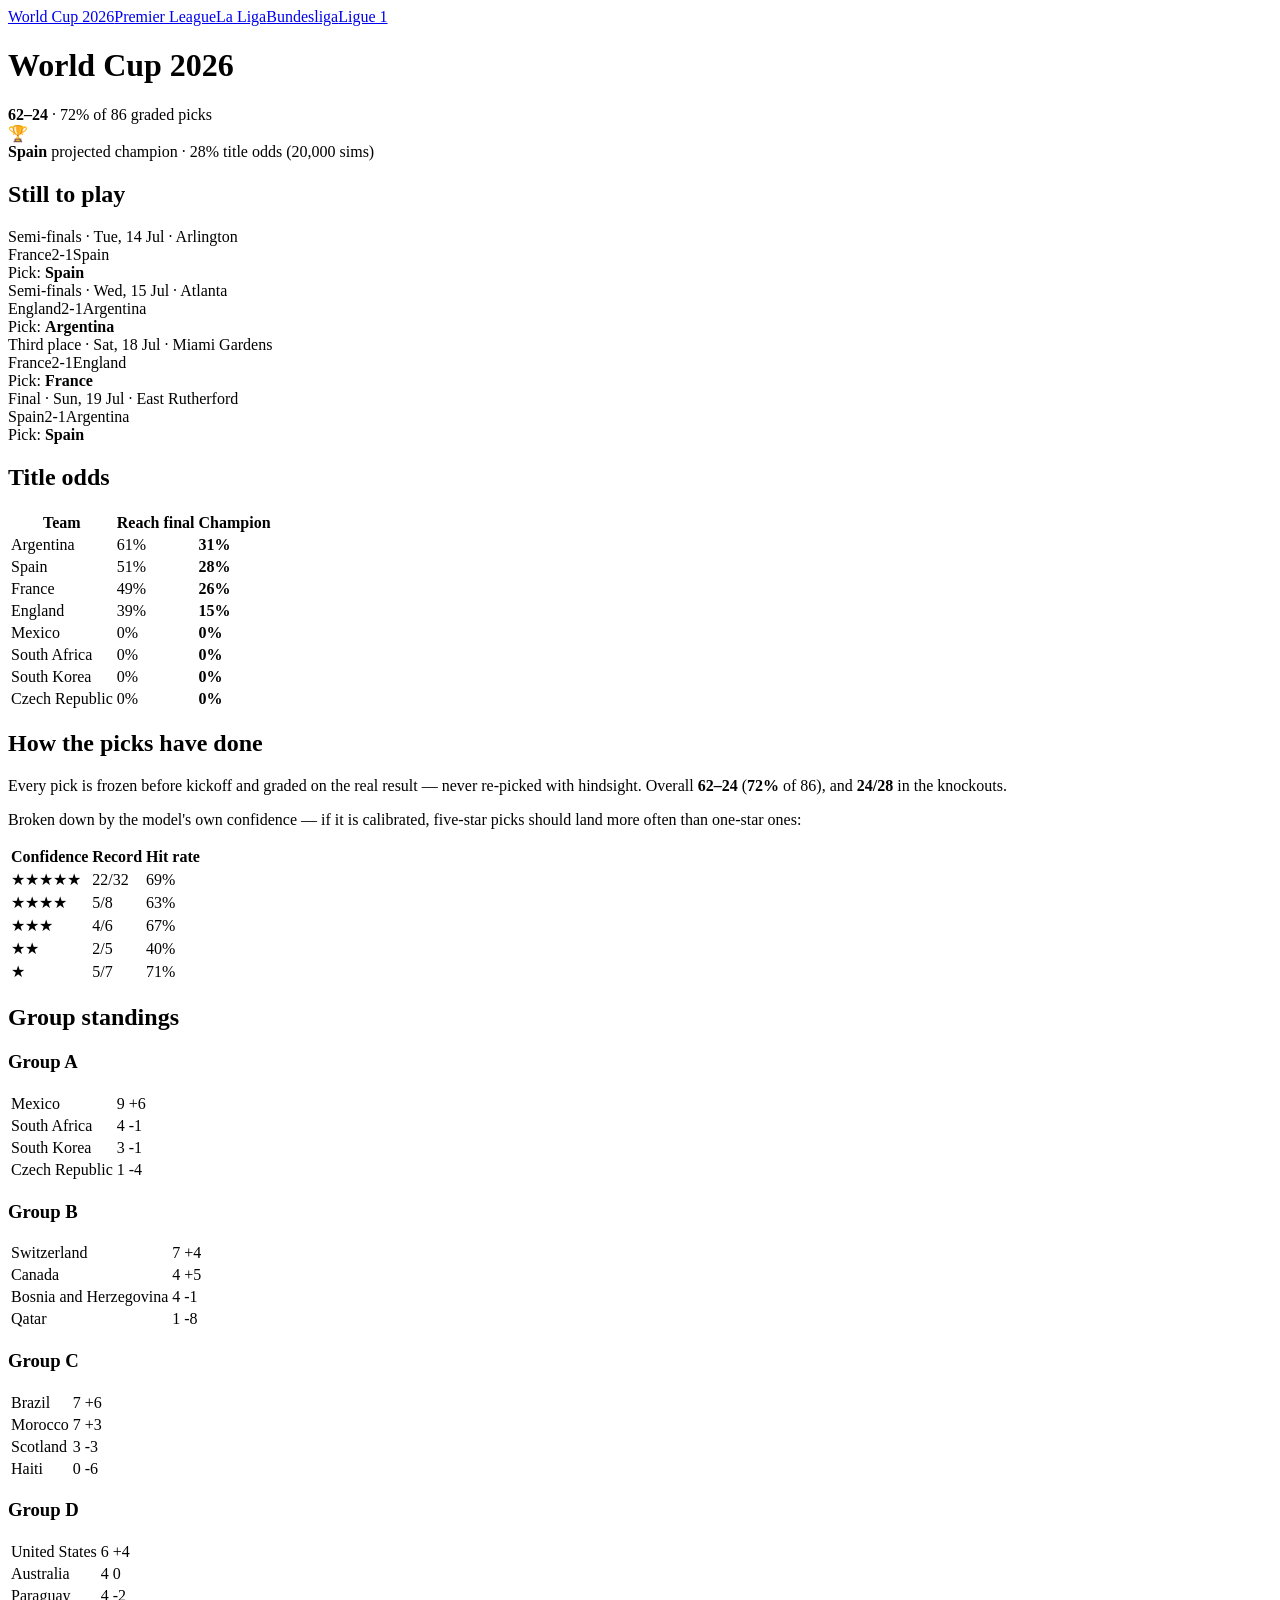
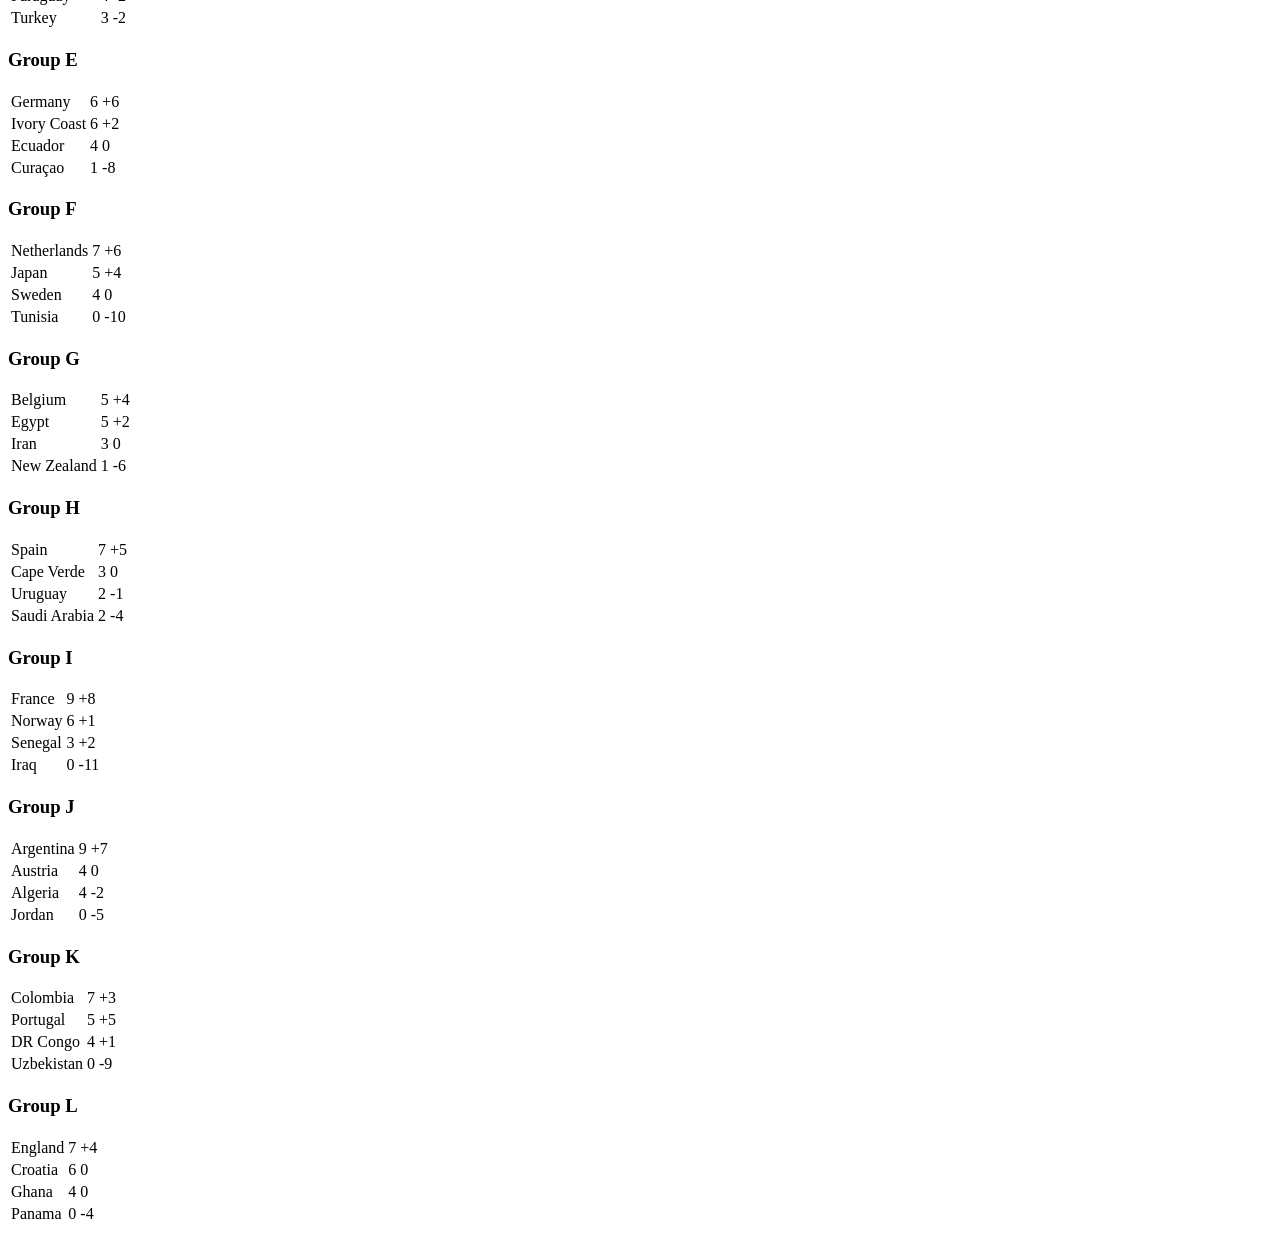
==== app.html @ 51dd6215 "fix(leagues): resolve findings from a 5-agent code audit Correctness: - sim.py: La Liga head-to-head" ====
<!DOCTYPE html>
<html lang="en">
<head>
<meta charset="UTF-8">
<meta name="viewport" content="width=device-width, initial-scale=1.0, viewport-fit=cover">
<title>Football Predictor</title>
<meta name="theme-color" content="#05060d">
<link rel="icon" href="data:image/svg+xml,<svg xmlns='http://www.w3.org/2000/svg' viewBox='0 0 100 100'><text y='80' font-size='80'>⚽</text></svg>">
<link rel="preconnect" href="https://fonts.googleapis.com">
<link rel="preconnect" href="https://fonts.gstatic.com" crossorigin>
<link href="https://fonts.googleapis.com/css2?family=Sora:wght@400;600;700;800&family=Figtree:wght@400;500;600;700&display=swap" rel="stylesheet">
<link href="https://api.fontshare.com/v2/css?f[]=clash-display@600,700&display=swap" rel="stylesheet">
<link rel="stylesheet" href="app.css">
</head>
<body>
<div class="sky"></div>
<div class="wrap">
  <nav class="switcher" id="switcher"></nav>
  <main id="app"><p class="sub">Loading…</p></main>
</div>

<script>
// Each competition is described here; the switcher and router are generic.
const COMPETITIONS = [
  {key: "wc",         label: "World Cup 2026",  data: "data/predictions.json",        kind: "cup"},
  {key: "pl",         label: "Premier League",  data: "data/leagues/pl.json",         clubs: "data/leagues/clubs.json",            kind: "league"},
  {key: "laliga",     label: "La Liga",         data: "data/leagues/laliga.json",     clubs: "data/leagues/clubs_laliga.json",     kind: "league"},
  {key: "bundesliga", label: "Bundesliga",      data: "data/leagues/bundesliga.json", clubs: "data/leagues/clubs_bundesliga.json", kind: "league"},
  {key: "ligue1",     label: "Ligue 1",         data: "data/leagues/ligue1.json",     clubs: "data/leagues/clubs_ligue1.json",     kind: "league"},
];

const pct = (n, d = 0) => `${Number(n).toFixed(d)}%`;
const num = (n, d = 1) => Number(n).toFixed(d);
// Escape any string interpolated into innerHTML. The data is trusted, but a club
// or player name containing & < > ' " would otherwise corrupt the markup.
const esc = s => String(s == null ? '' : s).replace(/[&<>"']/g,
  c => ({ '&': '&amp;', '<': '&lt;', '>': '&gt;', '"': '&quot;', "'": '&#39;' }[c]));
function el(tag, cls, html) {
  const e = document.createElement(tag);
  if (cls) e.className = cls;
  if (html !== undefined) e.innerHTML = html;
  return e;
}
function recordChip(rec) {
  const chip = el('div', 'record-chip');
  chip.innerHTML = (rec && rec.total)
    ? `<b>${rec.correct}–${rec.wrong}</b> · ${pct(100 * rec.correct / rec.total)} of ${rec.total} graded picks`
    : 'No graded picks yet — the season starts in August';
  return chip;
}

// ---------------- shared: league (and any round-robin) view ----------------
function propList(props) {
  return props.map(p => `
    <li class="${p.penalty_taker ? 'pen' : ''}">
      <span class="who">${esc(p.player)}</span>
      <span class="pct">${num(p.anytime_pct)}%</span>
      <span class="shots">${num(p.exp_shots)} shots · ${Math.round(p.p_shots_2plus)}% 2+ · ${Math.round(p.p_sot_1plus)}% on target</span>
    </li>`).join('');
}

function renderLeague(app, data, clubs, label) {
  const colour = t => (clubs[t] || {}).primary || '#8891a8';
  app.append(el('h1', 'dsp', `${label} <span>2026-27</span>`));
  app.append(recordChip(data.record));

  if (data.matches && data.matches.length) {
    app.append(el('h2', 'dsp', `Matchweek ${data.matches[0].matchweek}`));
    const grid = el('section', 'fixtures');
    for (const m of data.matches) {
      const card = el('article', 'card glass');
      card.style.setProperty('--home', colour(m.home));
      card.style.setProperty('--away', colour(m.away));
      const p = m.prediction;
      const homeProps = m.props.filter(x => x.team === m.home);
      const awayProps = m.props.filter(x => x.team === m.away);
      const when = new Date(m.date).toLocaleDateString('en-GB',
        { weekday: 'short', day: 'numeric', month: 'short' });
      const mkt = m.market ? `<div class="probs" style="margin-top:6px">
          <span>market <b>${pct(100 * m.market.p_home)}</b></span>
          <span><b>${pct(100 * m.market.p_draw)}</b></span>
          <span><b>${pct(100 * m.market.p_away)}</b></span>
        </div>
        <div class="mw" style="margin-top:4px">Model edge on the pick: <b>${m.market.edge >= 0 ? '+' : ''}${pct(100 * m.market.edge, 1)}</b></div>` : '';
      const side = (team, props) => props.length
        ? `<div class="side-label">${team} — likely scorers</div><ul class="props">${propList(props)}</ul>`
        : `<div class="side-label">${team} — likely scorers</div><p class="missing">No player data: newly promoted, so they have no top-flight record yet.</p>`;
      card.innerHTML = `
        <div class="mw">${when} · ${esc(m.venue || '')}</div>
        <header><span class="team">${esc(m.home)}</span><span class="score">${esc(p.score)}</span><span class="team away">${esc(m.away)}</span></header>
        <div class="pick">Pick: <strong>${esc(p.pick)}</strong> <span class="conf">${'★'.repeat(p.confidence)}</span></div>
        <div class="probs"><span><b>${pct(100 * p.p_home)}</b></span><span>draw <b>${pct(100 * p.p_draw)}</b></span><span><b>${pct(100 * p.p_away)}</b></span></div>
        ${mkt}
        ${side(m.home, homeProps)}
        ${side(m.away, awayProps)}`;
      grid.append(card);
    }
    app.append(grid);
  }

  app.append(el('h2', 'dsp', 'Projected final table'));
  if ((data.data_warnings || []).length) {
    app.append(el('div', 'warn', `<b>Heads up —</b> ${data.data_warnings.join(' ')}`));
  }
  const wrap = el('div', 'table-wrap glass');
  const rows = data.table.map((t, i) => {
    const rel = i >= data.table.length - 3 ? 'rel' : '', ucl = i < 4 ? 'ucl' : '';
    return `<tr class="${rel} ${ucl}">
      <td class="num">${i + 1}</td>
      <td><span class="dot" style="background:${colour(t.team)}"></span>${esc(t.team)}</td>
      <td class="num">${num(t.proj_points)}</td>
      <td class="barcell"><span class="bar" style="--pct:${Math.min(t.title_pct, 100)}%"></span><span>${num(t.title_pct)}%</span></td>
      <td class="num">${num(t.top4_pct)}%</td>
      <td class="num">${num(t.relegation_pct)}%</td>
    </tr>`;
  }).join('');
  wrap.innerHTML = `<table class="league-table">
    <thead><tr><th>#</th><th>Team</th><th>Proj pts</th><th>Title</th><th>Top 4</th><th>Relegation</th></tr></thead>
    <tbody>${rows}</tbody></table>`;
  app.append(wrap);

  renderSeason(app, data);
  renderPerformance(app, data);
}

// Whole-season fixtures & results, grouped by matchweek. Collapsed to the current
// matchweek by default — 380 rows open is unusable; you expand what you want.
function renderSeason(app, data) {
  const season = data.season || [];
  if (!season.length) return;
  app.append(el('h2', 'dsp', 'Fixtures & results'));

  const weeks = [...new Set(season.map(m => m.matchweek))].sort((a, b) => a - b);
  // default open: the earliest week that still has an unplayed match
  const current = (season.find(m => !m.result) || season[season.length - 1]).matchweek;

  const wrap = el('div', 'season glass');
  wrap.innerHTML = weeks.map(w => {
    const rows = season.filter(m => m.matchweek === w).map(m => {
      const when = new Date(m.date).toLocaleDateString('en-GB', { day: 'numeric', month: 'short' });
      let score = '<span class="tbd">—</span>', mark = '';
      if (m.result) {
        score = `<b>${m.result.home_goals}–${m.result.away_goals}</b>`;
        if (m.void) mark = `<span class="tick void" title="pick locked late — excluded from the record">✓✗*</span>`;
        else if (m.graded === 'correct') mark = '<span class="tick correct">✓</span>';
        else if (m.graded === 'wrong') mark = '<span class="tick wrong">✗</span>';
      }
      return `<tr>
        <td class="fx-d">${when}</td>
        <td class="fx-t">${esc(m.home)}</td>
        <td class="fx-s">${score}</td>
        <td class="fx-t away">${esc(m.away)}</td>
        <td class="fx-p">${m.pick ? `<span class="pk">${esc(m.pick)}</span>` : ''}${mark}</td>
      </tr>`;
    }).join('');
    return `<details ${w === current ? 'open' : ''}>
      <summary>Matchweek ${w}</summary>
      <table class="fx-table"><tbody>${rows}</tbody></table>
    </details>`;
  }).join('');
  app.append(wrap);
}

// shared performance panel (league backtest vs market + props gate)
function renderPerformance(app, data) {
  const b = data.backtest || {}, pb = data.props_backtest || {};
  if (!b.rps) return;
  app.append(el('h2', 'dsp', 'Does this model actually work?'));
  const perf = el('section', 'performance glass');
  perf.innerHTML = `
    <p>Walk-forward tested on <b>${b.n}</b> past matches, always training only on games
    played before the one predicted. It called <b>${pct(100 * b.accuracy, 1)}</b> correctly,
    ranked-probability score <b>${num(b.rps, 4)}</b> (lower is better).</p>
    <p>The betting market's closing odds, stripped of margin, score
    <b>${pct(100 * b.market_accuracy, 1)}</b> and <b>${num(b.market_rps, 4)}</b> — still
    slightly better than us, which is the honest expected result.</p>
    <div class="metrics">
      <div class="metric"><b>${pct(100 * b.accuracy, 1)}</b>model accuracy</div>
      <div class="metric"><b>${num(b.rps, 4)}</b>model RPS</div>
      <div class="metric"><b>${num(b.market_rps, 4)}</b>market RPS</div>
      ${pb.goals_lift ? `<div class="metric"><b>+${num(pb.goals_lift)}%</b>scorer picks vs baseline</div>` : ''}
      ${pb.shots_lift ? `<div class="metric"><b>+${num(pb.shots_lift)}%</b>shot picks vs baseline</div>` : ''}
    </div>`;
  app.append(perf);
}

// World Cup has no market-odds backtest (no odds data), so its "performance" is
// the honest live pick record, broken down by the model's OWN stated confidence —
// a calibration check: higher-confidence picks should hit more often.
function renderWCPerformance(app, rec) {
  if (!rec || !rec.total) return;
  app.append(el('h2', 'dsp', 'How the picks have done'));
  const perf = el('section', 'performance glass');
  const bands = Object.keys(rec.by_confidence || {}).sort((a, b) => b - a);
  const rows = bands.map(c => {
    const b = rec.by_confidence[c];
    const rate = b.total ? 100 * b.correct / b.total : 0;
    return `<tr><td>${'★'.repeat(+c)}</td><td class="num">${b.correct}/${b.total}</td>
      <td class="barcell"><span class="bar" style="--pct:${rate}%"></span><span>${pct(rate)}</span></td></tr>`;
  }).join('');
  const ko = rec.knockout || {};
  perf.innerHTML = `
    <p>Every pick is frozen before kickoff and graded on the real result — never
    re-picked with hindsight. Overall <b>${rec.correct}–${rec.wrong}</b>
    (<b>${pct(100 * rec.correct / rec.total)}</b> of ${rec.total})${ko.total
      ? `, and <b>${ko.correct}/${ko.total}</b> in the knockouts` : ''}.</p>
    <p>Broken down by the model's own confidence — if it is calibrated, five-star
    picks should land more often than one-star ones:</p>
    <div class="odds-wrap"><table class="odds-table" style="margin-top:6px">
      <thead><tr><th>Confidence</th><th>Record</th><th>Hit rate</th></tr></thead>
      <tbody>${rows}</tbody></table></div>`;
  app.append(perf);
}

// ---------------- adapter: World Cup (cup) view ----------------
function renderWC(app, data) {
  app.append(el('h1', 'dsp', 'World Cup <span>2026</span>'));
  app.append(recordChip(data.record));

  const ko = data.knockout || {};
  if (ko.projected_champion) {
    const champOdds = (ko.odds || []).find(o => o.team === ko.projected_champion);
    const champ = el('div', 'champ glass');
    champ.innerHTML = `<span class="crown">🏆</span><div>
      <b>${ko.projected_champion}</b> <span class="cs">projected champion${champOdds ? ` · ${pct(100 * champOdds.champion)} title odds (${(ko.sims || 0).toLocaleString()} sims)` : ''}</span>
    </div>`;
    app.append(champ);
  }

  // remaining / recent knockout matches with the model's pick, graded
  const bracket = (ko.bracket || []).slice().sort((a, b) => new Date(a.date) - new Date(b.date));
  const upcoming = bracket.filter(m => m.status !== 'final');
  const recent = bracket.filter(m => m.status === 'final').slice(-6);
  const show = (upcoming.length ? upcoming : recent);
  if (show.length) {
    app.append(el('h2', 'dsp', upcoming.length ? 'Still to play' : 'Latest knockout results'));
    const grid = el('section', 'fixtures');
    for (const m of show) {
      const card = el('article', 'card glass');
      const when = new Date(m.date).toLocaleDateString('en-GB', { weekday: 'short', day: 'numeric', month: 'short' });
      let res = '';
      if (m.status === 'final' && m.result) {
        const correct = m.result.winner === m.pick;
        res = `<div class="res ${correct ? 'correct' : 'wrong'}"><span class="tick">${correct ? '✓' : '✗'}</span>
          ${esc(m.result.home)} ${m.result.home_goals}–${m.result.away_goals} ${esc(m.result.away)} · through: <b>${esc(m.result.winner)}</b></div>`;
      }
      card.innerHTML = `
        <div class="ko-when">${esc(m.round)} · ${when} · ${esc(m.city || '')}</div>
        <header><span class="team">${esc(m.home)}</span><span class="score">${esc(m.score || '')}</span><span class="team away">${esc(m.away)}</span></header>
        <div class="pick">Pick: <strong>${esc(m.pick)}</strong></div>
        ${res}`;
      grid.append(card);
    }
    app.append(grid);
  }

  // title odds table (top 8 by champion probability)
  if ((ko.odds || []).length) {
    app.append(el('h2', 'dsp', 'Title odds'));
    const top = ko.odds.slice().sort((a, b) => b.champion - a.champion).slice(0, 8);
    const wrap = el('div', 'odds-wrap glass');
    wrap.innerHTML = `<table class="odds-table">
      <thead><tr><th>Team</th><th>Reach final</th><th>Champion</th></tr></thead>
      <tbody>${top.map(o => `<tr><td>${esc(o.team)}</td><td>${pct(100 * o.final)}</td><td><b>${pct(100 * o.champion)}</b></td></tr>`).join('')}</tbody></table>`;
    app.append(wrap);
  }

  renderWCPerformance(app, data.record);

  // group standings
  if (data.standings && Object.keys(data.standings).length) {
    app.append(el('h2', 'dsp', 'Group standings'));
    const groups = el('section', 'groups');
    for (const [g, teams] of Object.entries(data.standings)) {
      const box = el('div', 'group glass');
      const rows = teams.map((t, i) => `<tr class="${i < 2 ? 'adv' : ''}">
        <td>${esc(t.team)}</td><td class="n">${num(t.exp_pts, 0)}</td><td class="n">${t.gd > 0 ? '+' : ''}${t.gd}</td></tr>`).join('');
      box.innerHTML = `<h3>Group ${esc(g)}</h3><table><tbody>${rows}</tbody></table>`;
      groups.append(box);
    }
    app.append(groups);
  }
}

// ---------------- router ----------------
function activeKey() {
  const k = location.hash.replace('#', '');
  return COMPETITIONS.some(c => c.key === k) ? k : COMPETITIONS[0].key;
}

function renderSwitcher() {
  const nav = document.getElementById('switcher');
  nav.innerHTML = '';
  const active = activeKey();
  for (const c of COMPETITIONS) {
    const a = el('a', c.key === active ? 'active' : '', c.label);
    a.href = `#${c.key}`;
    nav.append(a);
  }
}

async function route() {
  renderSwitcher();
  const comp = COMPETITIONS.find(c => c.key === activeKey());
  const app = document.getElementById('app');
  app.innerHTML = '<p class="sub">Loading…</p>';
  let data, clubs;
  try {
    data = await fetch(comp.data).then(r => r.json());
    clubs = comp.clubs ? await fetch(comp.clubs).then(r => r.json()) : {};
  } catch (err) {
    if (activeKey() === comp.key) app.innerHTML = `<p class="sub">Could not load ${comp.label}.</p>`;
    return;
  }
  // The user may have switched competitions while this fetch was in flight; if so,
  // a newer route() already owns the page — don't clobber it with stale content.
  if (activeKey() !== comp.key) return;
  app.innerHTML = '';
  // Render errors are NOT caught here: a code bug should surface in the console,
  // not be silently disguised as a "Could not load" network message.
  if (comp.kind === 'cup') renderWC(app, data);
  else renderLeague(app, data, clubs, comp.label);
}

window.addEventListener('hashchange', route);
route();
</script>
</body>
</html>
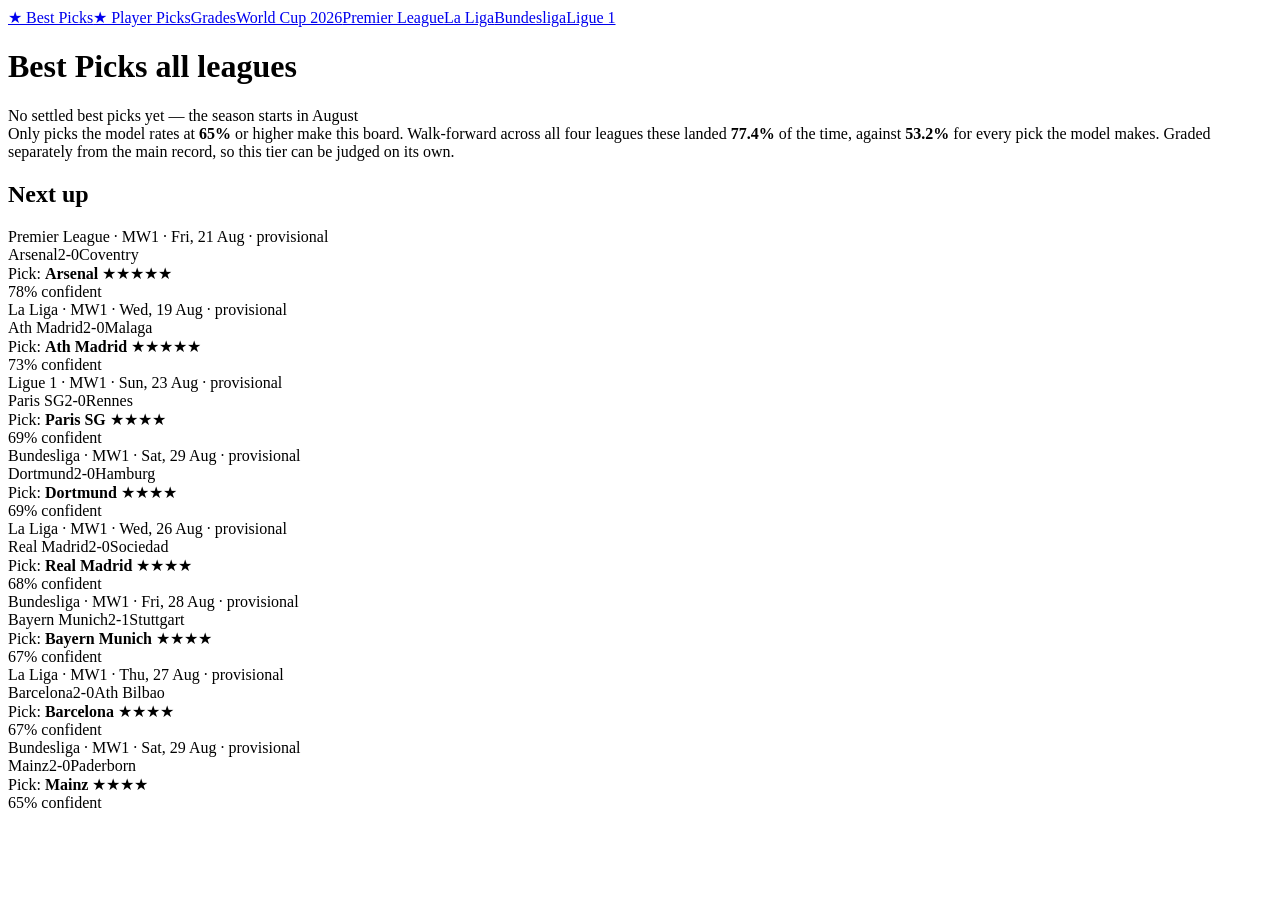
==== commit 93937a01: "leagues: cross-league player picks board + grades tab Player picks (anytime scorer, 2+ shot attempts" ====
--- a/app.html
+++ b/app.html
@@ -22,6 +22,9 @@
 <script>
 // Each competition is described here; the switcher and router are generic.
 const COMPETITIONS = [
+  {key: "best",       label: "★ Best Picks",    data: "data/leagues/best.json",       kind: "best"},
+  {key: "players",    label: "★ Player Picks",  data: "data/leagues/player_picks.json", kind: "players"},
+  {key: "grades",     label: "Grades",          data: "data/leagues/best.json",       kind: "grades"},
   {key: "wc",         label: "World Cup 2026",  data: "data/predictions.json",        kind: "cup"},
   {key: "pl",         label: "Premier League",  data: "data/leagues/pl.json",         clubs: "data/leagues/clubs.json",            kind: "league"},
   {key: "laliga",     label: "La Liga",         data: "data/leagues/laliga.json",     clubs: "data/leagues/clubs_laliga.json",     kind: "league"},
@@ -55,7 +58,7 @@
     <li class="${p.penalty_taker ? 'pen' : ''}">
       <span class="who">${esc(p.player)}</span>
       <span class="pct">${num(p.anytime_pct)}%</span>
-      <span class="shots">${num(p.exp_shots)} shots · ${Math.round(p.p_shots_2plus)}% 2+ · ${Math.round(p.p_sot_1plus)}% on target</span>
+      <span class="shots">${num(p.exp_shots)} shot attempts · ${Math.round(p.p_shots_2plus)}% 2+ · ${Math.round(p.p_sot_1plus)}% on target</span>
     </li>`).join('');
 }
 
@@ -90,6 +93,12 @@
         <header><span class="team">${esc(m.home)}</span><span class="score">${esc(p.score)}</span><span class="team away">${esc(m.away)}</span></header>
         <div class="pick">Pick: <strong>${esc(p.pick)}</strong> <span class="conf">${'★'.repeat(p.confidence)}</span></div>
         <div class="probs"><span><b>${pct(100 * p.p_home)}</b></span><span>draw <b>${pct(100 * p.p_draw)}</b></span><span><b>${pct(100 * p.p_away)}</b></span></div>
+        ${(p.top_scores || []).length ? `<div class="scores">
+          <span class="sc-label">Scoreline</span>
+          ${p.top_scores.map((s, i) => `<span class="sc ${s.score === p.score ? 'call' : ''}"
+             title="${s.agrees_with_pick ? 'agrees with the pick' : 'implies a different result'}">
+             ${esc(s.score)} <b>${num(s.pct)}%</b></span>`).join('')}
+        </div>` : ''}
         ${mkt}
         ${side(m.home, homeProps)}
         ${side(m.away, awayProps)}`;
@@ -179,7 +188,7 @@
       <div class="metric"><b>${num(b.rps, 4)}</b>model RPS</div>
       <div class="metric"><b>${num(b.market_rps, 4)}</b>market RPS</div>
       ${pb.goals_lift ? `<div class="metric"><b>+${num(pb.goals_lift)}%</b>scorer picks vs baseline</div>` : ''}
-      ${pb.shots_lift ? `<div class="metric"><b>+${num(pb.shots_lift)}%</b>shot picks vs baseline</div>` : ''}
+      ${pb.shots_lift ? `<div class="metric"><b>+${num(pb.shots_lift)}%</b>shot-attempt picks vs baseline</div>` : ''}
     </div>`;
   app.append(perf);
 }
@@ -212,6 +221,187 @@
   app.append(perf);
 }
 
+// ---------------- Best Picks: the high-confidence board ----------------
+function renderBest(app, data) {
+  app.append(el('h1', 'dsp', 'Best Picks <span>all leagues</span>'));
+
+  const rec = data.record || {};
+  const chip = el('div', 'record-chip');
+  chip.innerHTML = rec.total
+    ? `<b>${rec.correct}–${rec.wrong}</b> · ${pct(100 * rec.correct / rec.total)} on ${rec.total} settled best picks`
+    : 'No settled best picks yet — the season starts in August';
+  app.append(chip);
+
+  // State plainly what this tier is worth, from the backtest, so the badge is not
+  // mistaken for certainty.
+  app.append(el('div', 'best-note',
+    `Only picks the model rates at <b>${pct(100 * (data.min_probability || 0))}</b> or higher make this board. ` +
+    `Walk-forward across all four leagues these landed <b>${num(data.backtested_hit_rate_pct)}%</b> of the time, ` +
+    `against <b>${num(data.backtested_all_picks_pct)}%</b> for every pick the model makes. ` +
+    `Graded separately from the main record, so this tier can be judged on its own.`));
+
+  const up = data.upcoming || [];
+  app.append(el('h2', 'dsp', up.length ? 'Next up' : 'Nothing above the bar right now'));
+  if (up.length) {
+    const grid = el('section', 'fixtures');
+    for (const m of up) {
+      const card = el('article', 'card glass best');
+      const when = new Date(m.date).toLocaleDateString('en-GB',
+        { weekday: 'short', day: 'numeric', month: 'short' });
+      card.innerHTML = `
+        <div class="mw">${esc(m.league)} · MW${m.matchweek} · ${when}${m.provisional ? ' · provisional' : ''}</div>
+        <header><span class="team">${esc(m.home)}</span><span class="score">${esc(m.score || '')}</span><span class="team away">${esc(m.away)}</span></header>
+        <div class="pick">Pick: <strong>${esc(m.pick)}</strong> <span class="conf">${'★'.repeat(m.confidence || 0)}</span></div>
+        <div class="bp-prob"><span class="bar" style="--pct:${Math.round(100 * (m.p_pick || 0))}%"></span>
+          <span>${pct(100 * (m.p_pick || 0))} confident</span></div>`;
+      grid.append(card);
+    }
+    app.append(grid);
+  }
+
+  const settled = data.settled || [];
+  if (settled.length) {
+    app.append(el('h2', 'dsp', 'Recently settled'));
+    const wrap = el('div', 'table-wrap glass');
+    wrap.innerHTML = `<table class="league-table">
+      <thead><tr><th></th><th>League</th><th>Match</th><th>Pick</th><th>Conf</th><th>Result</th></tr></thead>
+      <tbody>${settled.map(s => {
+        const mark = s.void ? '<span class="tick void">✓✗*</span>'
+          : s.graded === 'correct' ? '<span class="tick correct">✓</span>'
+          : '<span class="tick wrong">✗</span>';
+        return `<tr>
+          <td>${mark}</td>
+          <td class="num">${esc(s.league)}</td>
+          <td>${esc(s.home)} v ${esc(s.away)}</td>
+          <td>${esc(s.pick)}</td>
+          <td class="num">${pct(100 * (s.p_pick || 0))}</td>
+          <td class="num">${s.result ? `${s.result.home_goals}–${s.result.away_goals}` : ''}</td>
+        </tr>`; }).join('')}</tbody></table>`;
+    app.append(wrap);
+  }
+}
+
+// ---------------- shared: player picks ----------------
+const MARKET_ORDER = ['goal', 'shots', 'sot'];
+
+function playerCards(rows) {
+  const grid = el('section', 'fixtures');
+  for (const p of rows) {
+    const card = el('article', 'card glass best');
+    const when = new Date(p.date).toLocaleDateString('en-GB',
+      { weekday: 'short', day: 'numeric', month: 'short' });
+    const flags = [
+      p.provisional ? 'provisional' : '',
+      p.doubt ? 'fitness doubt' : '',
+      p.penalty_taker ? 'penalties' : '',
+      p.gradeable === false ? 'not gradeable' : '',
+    ].filter(Boolean).join(' · ');
+    card.innerHTML = `
+      <div class="mw">${esc(p.league)} · ${when}${flags ? ' · ' + esc(flags) : ''}</div>
+      <header><span class="team">${esc(p.player)}</span></header>
+      <div class="sub">${esc(p.team)} · ${esc(p.home)} v ${esc(p.away)}</div>
+      <div class="pick">${esc(p.line)} <span class="conf">${'★'.repeat(p.confidence || 0)}</span></div>
+      <div class="bp-prob"><span class="bar" style="--pct:${Math.round(100 * (p.p_pick || 0))}%"></span>
+        <span>${pct(100 * (p.p_pick || 0))} likely</span></div>`;
+    grid.append(card);
+  }
+  return grid;
+}
+
+function renderPlayers(app, data) {
+  app.append(el('h1', 'dsp', 'Player Picks <span>all leagues</span>'));
+
+  const rec = data.record || {};
+  const chip = el('div', 'record-chip');
+  chip.innerHTML = rec.total
+    ? `<b>${rec.correct}–${rec.wrong}</b> · ${pct(100 * rec.correct / rec.total)} on ${rec.total} settled player picks`
+    : 'No settled player picks yet — the season starts in August';
+  app.append(chip);
+
+  const bars = data.min_probability || {};
+  // Say out loud why the goalscorer bar is lower. A reader comparing a 45%
+  // goalscorer pick with a 78% shots pick should know the first is near the
+  // ceiling of its market, not a weaker pick.
+  app.append(el('div', 'best-note',
+    `Shot markets need <b>${pct(100 * (bars.shots || 0))}</b> to make this board. ` +
+    `Anytime goalscorer needs <b>${pct(100 * (bars.goal || 0))}</b> — deliberately lower, because ` +
+    `no player reaches 70% to score: a team scores about 1.5 goals and one man takes a share of them, ` +
+    `so the best goalscorer chance in any of these leagues sits near 50%. ` +
+    `Each card shows its own number, and the three markets are graded separately.` +
+    ((data.ungradeable_leagues || []).length
+      ? ` <b>${esc(data.ungradeable_leagues.join(', '))}</b> has no shot-level feed, so its player picks are shown but cannot be graded.`
+      : '')));
+
+  const up = data.upcoming || [];
+  for (const mk of MARKET_ORDER) {
+    const rows = up.filter(p => p.market === mk);
+    if (!rows.length) continue;
+    app.append(el('h2', 'dsp', esc((data.markets || {})[mk] || mk)));
+    app.append(playerCards(rows));
+  }
+  if (!up.length) app.append(el('h2', 'dsp', 'Nothing above the bar right now'));
+}
+
+// ---------------- grades: every graded pick, by tier ----------------
+function gradeTable(rows, kind) {
+  const wrap = el('div', 'table-wrap glass');
+  const head = kind === 'player'
+    ? '<th></th><th>League</th><th>Player</th><th>Market</th><th>Conf</th><th>Actual</th>'
+    : '<th></th><th>League</th><th>Match</th><th>Pick</th><th>Conf</th><th>Result</th>';
+  wrap.innerHTML = `<table class="league-table">
+    <thead><tr>${head}</tr></thead>
+    <tbody>${rows.map(s => {
+      const mark = s.void ? '<span class="tick void">✓✗*</span>'
+        : s.graded === 'correct' ? '<span class="tick correct">✓</span>'
+        : '<span class="tick wrong">✗</span>';
+      const last = kind === 'player'
+        ? (s.actual === null || s.actual === undefined ? 'did not shoot' : esc(String(s.actual)))
+        : (s.result ? `${s.result.home_goals}–${s.result.away_goals}` : '');
+      const mid = kind === 'player'
+        ? `<td>${esc(s.player)}</td><td>${esc(s.line)}</td>`
+        : `<td>${esc(s.home)} v ${esc(s.away)}</td><td>${esc(s.pick)}</td>`;
+      return `<tr><td>${mark}</td><td class="num">${esc(s.league)}</td>${mid}
+        <td class="num">${pct(100 * (s.p_pick || 0))}</td>
+        <td class="num">${last}</td></tr>`; }).join('')}</tbody></table>`;
+  return wrap;
+}
+
+function tierRow(label, rec, note) {
+  const hit = rec && rec.total ? pct(100 * rec.correct / rec.total) : '—';
+  return `<div class="metric"><b>${hit}</b>${esc(label)}${
+    rec && rec.total ? ` (${rec.correct}–${rec.wrong})` : ' · none graded yet'}${
+    note ? `<br><small>${esc(note)}</small>` : ''}</div>`;
+}
+
+function renderGrades(app, d) {
+  const best = d.best || {}, pl = d.players || {};
+  app.append(el('h1', 'dsp', 'Grades <span>how every tier is doing</span>'));
+  app.append(el('div', 'best-note',
+    `Every pick here was frozen before kickoff and graded against the result — never re-picked ` +
+    `afterwards. The tiers are scored <b>separately</b> on purpose: pooling a high-confidence ` +
+    `board with every routine pick would hide which one is actually earning its billing.`));
+
+  const tiers = el('section', 'performance glass');
+  tiers.innerHTML = `<div class="metrics">
+    ${tierRow('Best Picks (match winner)', best.record)}
+    ${tierRow('Player picks (all markets)', pl.record)}
+    ${MARKET_ORDER.map(mk => tierRow(
+        (pl.markets || {})[mk] || mk, (pl.record_by_market || {})[mk])).join('')}
+    ${(d.leagues || []).map(l => tierRow(l.label + ' — every pick', l.record)).join('')}
+  </div>`;
+  app.append(tiers);
+
+  const bs = best.settled || [];
+  app.append(el('h2', 'dsp', 'Best Picks — settled'));
+  app.append(bs.length ? gradeTable(bs, 'match')
+    : el('p', 'sub', 'Nothing settled yet — the season starts in August.'));
+
+  const ps = (pl.settled || []).filter(s => s.graded === 'correct' || s.graded === 'wrong' || s.void);
+  app.append(el('h2', 'dsp', 'Player picks — settled'));
+  app.append(ps.length ? gradeTable(ps, 'player')
+    : el('p', 'sub', 'Nothing settled yet — the season starts in August.'));
+}
+
 // ---------------- adapter: World Cup (cup) view ----------------
 function renderWC(app, data) {
   app.append(el('h1', 'dsp', 'World Cup <span>2026</span>'));
@@ -299,6 +489,23 @@
   }
 }
 
+// The Grades tab is the one view that spans every file: the two boards plus each
+// league's all-picks record. A single missing file must degrade that one tier to
+// "none graded yet" rather than empty the whole page, so each fetch is caught.
+const getJSON = url => fetch(url).then(r => r.json()).catch(() => ({}));
+
+async function gradesData(best) {
+  const leagueComps = COMPETITIONS.filter(c => c.kind === 'league');
+  const [players, ...leagues] = await Promise.all([
+    getJSON('data/leagues/player_picks.json'),
+    ...leagueComps.map(c => getJSON(c.data)),
+  ]);
+  return {
+    best, players,
+    leagues: leagueComps.map((c, i) => ({ label: c.label, record: leagues[i].record })),
+  };
+}
+
 async function route() {
   renderSwitcher();
   const comp = COMPETITIONS.find(c => c.key === activeKey());
@@ -318,7 +525,10 @@
   app.innerHTML = '';
   // Render errors are NOT caught here: a code bug should surface in the console,
   // not be silently disguised as a "Could not load" network message.
-  if (comp.kind === 'cup') renderWC(app, data);
+  if (comp.kind === 'best') renderBest(app, data);
+  else if (comp.kind === 'players') renderPlayers(app, data);
+  else if (comp.kind === 'grades') renderGrades(app, await gradesData(data));
+  else if (comp.kind === 'cup') renderWC(app, data);
   else renderLeague(app, data, clubs, comp.label);
 }
 
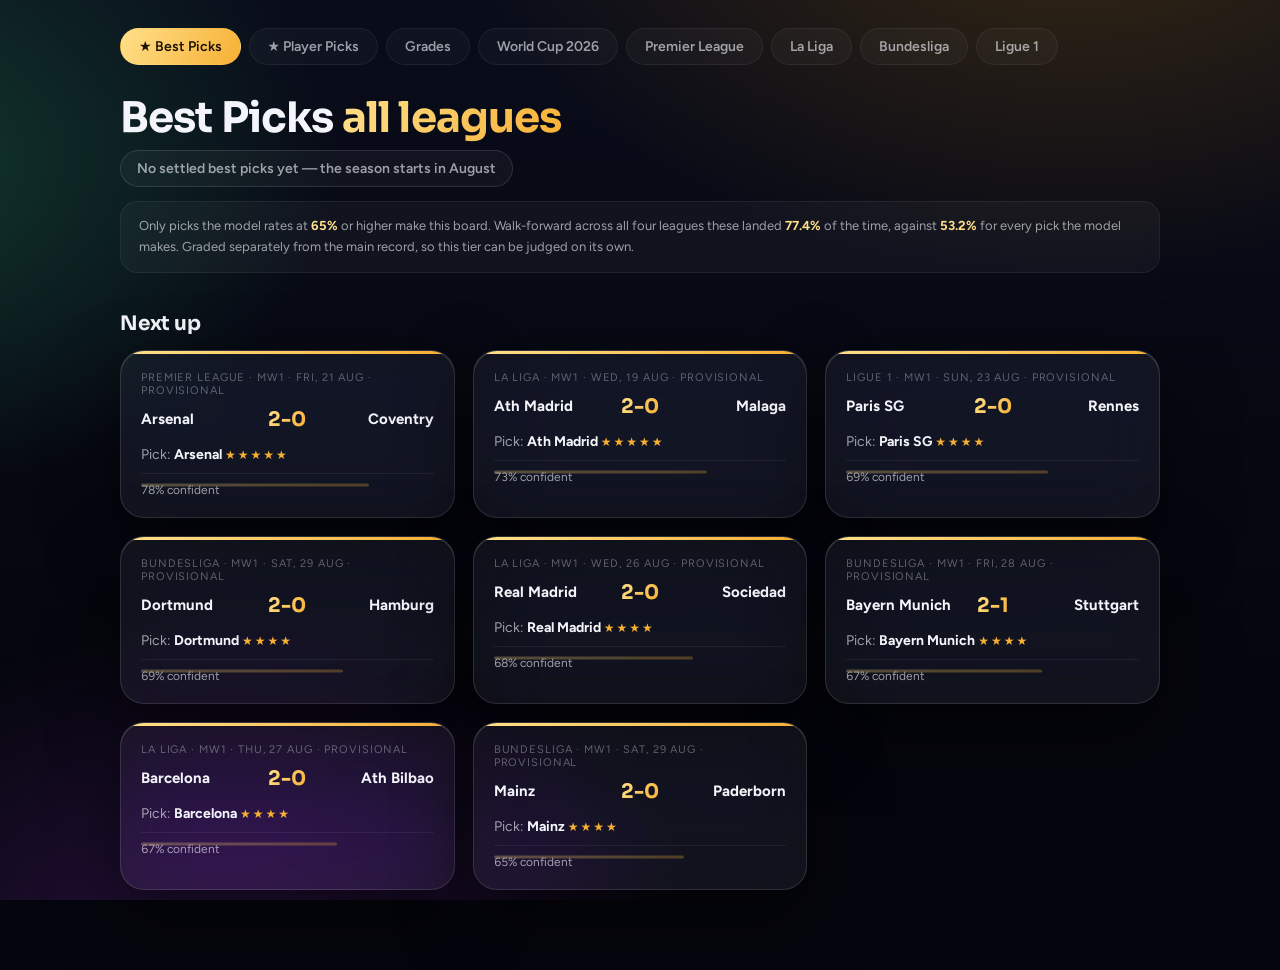
==== commit e8e8824e: "leagues: fix audit findings -- record erasure, stale gate, duplicates Two subagents audited the stat" ====
--- a/app.html
+++ b/app.html
@@ -116,7 +116,7 @@
     const rel = i >= data.table.length - 3 ? 'rel' : '', ucl = i < 4 ? 'ucl' : '';
     return `<tr class="${rel} ${ucl}">
       <td class="num">${i + 1}</td>
-      <td><span class="dot" style="background:${colour(t.team)}"></span>${esc(t.team)}</td>
+      <td><span class="dot" style="background:${esc(colour(t.team))}"></span>${esc(t.team)}</td>
       <td class="num">${num(t.proj_points)}</td>
       <td class="barcell"><span class="bar" style="--pct:${Math.min(t.title_pct, 100)}%"></span><span>${num(t.title_pct)}%</span></td>
       <td class="num">${num(t.top4_pct)}%</td>
@@ -412,7 +412,7 @@
     const champOdds = (ko.odds || []).find(o => o.team === ko.projected_champion);
     const champ = el('div', 'champ glass');
     champ.innerHTML = `<span class="crown">🏆</span><div>
-      <b>${ko.projected_champion}</b> <span class="cs">projected champion${champOdds ? ` · ${pct(100 * champOdds.champion)} title odds (${(ko.sims || 0).toLocaleString()} sims)` : ''}</span>
+      <b>${esc(ko.projected_champion)}</b> <span class="cs">projected champion${champOdds ? ` · ${pct(100 * champOdds.champion)} title odds (${(ko.sims || 0).toLocaleString()} sims)` : ''}</span>
     </div>`;
     app.append(champ);
   }
@@ -527,7 +527,14 @@
   // not be silently disguised as a "Could not load" network message.
   if (comp.kind === 'best') renderBest(app, data);
   else if (comp.kind === 'players') renderPlayers(app, data);
-  else if (comp.kind === 'grades') renderGrades(app, await gradesData(data));
+  else if (comp.kind === 'grades') {
+    // gradesData awaits four more fetches. The guard above already fired, so it
+    // must be re-checked here or a slow Grades load lands on top of whatever view
+    // the user switched to meanwhile. This is the only branch that awaits twice.
+    const g = await gradesData(data);
+    if (activeKey() !== comp.key) return;
+    renderGrades(app, g);
+  }
   else if (comp.kind === 'cup') renderWC(app, data);
   else renderLeague(app, data, clubs, comp.label);
 }
--- a/app.css
+++ b/app.css
@@ -0,0 +1,181 @@
+/* Premier League predictor — same design language as the WC app (index.html).
+   Values are copied, not imported: index.html is live and must not be touched. */
+:root{
+  --bg0:#05060d; --bg1:#090c1a;
+  --glass:rgba(255,255,255,.055);
+  --stroke:rgba(255,255,255,.12);
+  --stroke-soft:rgba(255,255,255,.06);
+  --txt:#f3f5fb; --txt2:rgba(243,245,251,.62); --txt3:rgba(243,245,251,.34);
+  --g1:#ffe08a; --g2:#f7b034;
+  --win:#41e3a0; --draw:#ffce5c; --loss:#ff7184; --cyan:#67e8f9;
+  --r-lg:24px; --r-md:17px; --r-sm:12px;
+  --home:#888; --away:#888;
+}
+*{margin:0;padding:0;box-sizing:border-box}
+body{font-family:'Figtree',system-ui,sans-serif;color:var(--txt);background:var(--bg0);min-height:100vh;overflow-x:hidden}
+.dsp{font-family:'Clash Display','Sora',system-ui,sans-serif;font-weight:700}
+
+.sky{position:fixed;inset:0;z-index:-3;background:
+  radial-gradient(1100px 720px at 84% -14%, #3a2a12 0%, transparent 56%),
+  radial-gradient(900px 640px at -10% 18%, #123a2f 0%, transparent 52%),
+  radial-gradient(820px 600px at 18% 108%, #2a1140 0%, transparent 58%),
+  linear-gradient(180deg, var(--bg1), var(--bg0) 74%);}
+
+.wrap{max-width:1080px;margin:0 auto;padding:28px 20px 80px}
+
+/* competition switcher */
+.switcher{display:flex;gap:8px;margin-bottom:26px;flex-wrap:wrap}
+.switcher a{padding:9px 18px;border-radius:999px;text-decoration:none;font-weight:600;font-size:14px;
+  color:var(--txt2);border:1px solid var(--stroke-soft);background:rgba(255,255,255,.03);transition:.2s}
+.switcher a:hover{color:var(--txt);border-color:var(--stroke)}
+.switcher a.active{color:#1a1206;background:linear-gradient(120deg,var(--g1),var(--g2));border-color:transparent}
+
+h1{font-size:clamp(28px,5vw,42px);letter-spacing:-.02em;margin-bottom:6px}
+h1 span{background:linear-gradient(120deg,var(--g1),var(--g2));-webkit-background-clip:text;background-clip:text;color:transparent}
+.sub{color:var(--txt2);font-size:15px;margin-bottom:22px}
+h2{font-size:20px;margin:38px 0 14px;letter-spacing:-.01em}
+
+.glass{position:relative;background:var(--glass);
+  backdrop-filter:blur(32px) saturate(185%);-webkit-backdrop-filter:blur(32px) saturate(185%);
+  border:1px solid var(--stroke);border-radius:var(--r-lg);overflow:hidden;
+  box-shadow:0 28px 70px rgba(0,0,0,.52), inset 0 1px 0 rgba(255,255,255,.17);}
+
+.record-chip{display:inline-flex;align-items:center;gap:9px;padding:9px 16px;border-radius:999px;
+  border:1px solid var(--stroke);background:rgba(255,255,255,.04);font-weight:600;font-size:14px;color:var(--txt2)}
+.record-chip b{color:var(--txt)}
+
+/* fixture cards */
+.fixtures{display:grid;grid-template-columns:repeat(auto-fill,minmax(330px,1fr));gap:18px}
+.card{padding:20px}
+.card::before{content:"";position:absolute;inset:0 0 auto 0;height:3px;
+  background:linear-gradient(90deg,var(--home),var(--away))}
+.card header{display:flex;align-items:center;justify-content:space-between;gap:10px;margin-bottom:14px}
+.team{font-weight:700;font-size:15px;flex:1}
+.team.away{text-align:right}
+.score{font-family:'Clash Display','Sora',sans-serif;font-weight:700;font-size:20px;
+  background:linear-gradient(120deg,var(--g1),var(--g2));-webkit-background-clip:text;background-clip:text;color:transparent}
+.mw{font-size:11px;color:var(--txt3);text-transform:uppercase;letter-spacing:.08em;margin-bottom:10px}
+.pick{font-size:14px;color:var(--txt2);margin-bottom:8px}
+.pick strong{color:var(--txt)}
+.conf{color:var(--g2);letter-spacing:2px;font-size:12px}
+.probs{display:flex;justify-content:space-between;font-size:12px;color:var(--txt3);
+  padding:8px 0;border-top:1px solid var(--stroke-soft);border-bottom:1px solid var(--stroke-soft)}
+.probs b{color:var(--txt2)}
+ul.props{list-style:none;margin-top:12px;display:grid;gap:7px}
+ul.props li{display:grid;grid-template-columns:1fr auto;gap:4px 10px;font-size:13px;align-items:baseline}
+ul.props li .who{font-weight:600}
+ul.props li .pct{color:var(--win);font-weight:700;font-variant-numeric:tabular-nums}
+ul.props li .shots{grid-column:1/-1;font-size:11px;color:var(--txt3)}
+ul.props li.pen .who::after{content:" (P)";color:var(--g2);font-size:11px}
+.side-label{font-size:11px;color:var(--txt3);text-transform:uppercase;letter-spacing:.08em;margin-top:12px}
+
+/* projected table */
+table.league-table{width:100%;border-collapse:collapse;font-size:14px}
+.table-wrap{overflow-x:auto}
+.league-table th{text-align:left;font-size:11px;text-transform:uppercase;letter-spacing:.07em;
+  color:var(--txt3);padding:10px 12px;border-bottom:1px solid var(--stroke)}
+.league-table td{padding:11px 12px;border-bottom:1px solid var(--stroke-soft);white-space:nowrap}
+.league-table tbody tr:hover{background:rgba(255,255,255,.03)}
+.dot{display:inline-block;width:9px;height:9px;border-radius:50%;margin-right:9px;vertical-align:middle}
+.num{font-variant-numeric:tabular-nums;color:var(--txt2)}
+.barcell{position:relative;min-width:112px}
+.bar{position:absolute;left:12px;top:50%;transform:translateY(-50%);height:16px;width:var(--pct);
+  border-radius:4px;background:linear-gradient(90deg,var(--g1),var(--g2));opacity:.28}
+.barcell span{position:relative;font-variant-numeric:tabular-nums}
+tr.rel td{color:var(--loss)}
+tr.ucl td:first-child{box-shadow:inset 3px 0 0 var(--win)}
+
+.performance{padding:22px;margin-top:16px;line-height:1.62;color:var(--txt2);font-size:14px}
+.performance b{color:var(--txt)}
+.metrics{display:flex;gap:26px;flex-wrap:wrap;margin-top:14px}
+.metric{font-size:12px;color:var(--txt3)}
+.metric b{display:block;font-size:19px;color:var(--txt);font-family:'Clash Display','Sora',sans-serif}
+.note{margin-top:12px;font-size:12.5px;color:var(--txt3)}
+
+/* honest gaps: never let missing data look like an empty section */
+.missing{font-size:12px;color:var(--txt3);line-height:1.5;margin-top:2px}
+.warn{padding:12px 16px;border-radius:var(--r-md);font-size:13px;line-height:1.55;
+  color:#ffd9a0;background:rgba(247,176,52,.09);border:1px solid rgba(247,176,52,.28);margin-bottom:14px}
+.warn b{color:var(--g1)}
+
+/* ===== unified switcher: multi-competition ===== */
+.switcher{overflow-x:auto;-webkit-overflow-scrolling:touch;scrollbar-width:none}
+.switcher::-webkit-scrollbar{display:none}
+.switcher a{white-space:nowrap;cursor:pointer}
+
+/* ===== World Cup view ===== */
+.champ{display:flex;align-items:center;gap:14px;padding:18px 22px;margin-bottom:16px}
+.champ .crown{font-size:30px}
+.champ b{font-size:20px}
+.champ .cs{color:var(--txt2);font-size:14px}
+
+.odds-wrap{overflow-x:auto}
+.odds-table{width:100%;border-collapse:collapse;font-size:14px}
+.odds-table th{text-align:left;font-size:11px;text-transform:uppercase;letter-spacing:.07em;
+  color:var(--txt3);padding:9px 12px;border-bottom:1px solid var(--stroke)}
+.odds-table td{padding:10px 12px;border-bottom:1px solid var(--stroke-soft);white-space:nowrap}
+
+/* knockout bracket cards reuse .card; results colouring */
+.card .ko-when{font-size:11px;color:var(--txt3);text-transform:uppercase;letter-spacing:.08em;margin-bottom:8px}
+.res{font-size:13px;margin-top:8px;padding-top:8px;border-top:1px solid var(--stroke-soft)}
+.res.correct{color:var(--win)} .res.wrong{color:var(--loss)}
+.res .tick{font-weight:700;margin-right:6px}
+
+/* group standings: compact grid of mini-tables */
+.groups{display:grid;grid-template-columns:repeat(auto-fill,minmax(240px,1fr));gap:14px}
+.group{padding:14px 16px}
+.group h3{font-size:13px;letter-spacing:.06em;text-transform:uppercase;color:var(--g1);margin-bottom:8px}
+.group table{width:100%;border-collapse:collapse;font-size:13px}
+.group td{padding:4px 2px;border-bottom:1px solid var(--stroke-soft)}
+.group td.n{text-align:right;color:var(--txt2);font-variant-numeric:tabular-nums}
+.group tr.adv td:first-child{box-shadow:inset 3px 0 0 var(--win)}
+
+/* ===== whole-season fixtures & results ===== */
+.season{padding:6px 4px}
+.season details{border-bottom:1px solid var(--stroke-soft)}
+.season details:last-child{border-bottom:0}
+.season summary{cursor:pointer;padding:12px 16px;font-weight:600;font-size:13px;
+  letter-spacing:.06em;text-transform:uppercase;color:var(--txt2);list-style:none}
+.season summary::-webkit-details-marker{display:none}
+.season summary::before{content:"▸";display:inline-block;width:16px;color:var(--g2);transition:transform .15s}
+.season details[open] summary::before{transform:rotate(90deg)}
+.season summary:hover{color:var(--txt)}
+.fx-table{width:100%;border-collapse:collapse;font-size:13.5px;margin:0 0 8px}
+.fx-table td{padding:7px 8px;border-top:1px solid var(--stroke-soft);vertical-align:middle}
+.fx-d{color:var(--txt3);font-size:11.5px;white-space:nowrap;width:52px}
+.fx-t{text-align:right;width:38%}
+.fx-t.away{text-align:left}
+.fx-s{text-align:center;white-space:nowrap;font-variant-numeric:tabular-nums;width:56px}
+.fx-s .tbd{color:var(--txt3)}
+.fx-p{text-align:right;white-space:nowrap;color:var(--txt3);font-size:11.5px}
+/* The pick is the whole point of the app — never hide it, truncate instead. */
+.fx-p .pk{margin-right:6px;display:inline-block;max-width:11ch;overflow:hidden;
+  text-overflow:ellipsis;white-space:nowrap;vertical-align:bottom}
+.fx-p .tick{font-weight:700}
+.tick.correct{color:var(--win)} .tick.wrong{color:var(--loss)}
+.tick.void{color:var(--txt3)}
+@media (max-width:560px){ .fx-p .pk{max-width:7ch} .fx-t{width:32%} }
+
+/* correct-score spread: the committed call plus the honest alternatives */
+.scores{display:flex;align-items:center;flex-wrap:wrap;gap:6px;margin-top:9px;
+  padding-top:9px;border-top:1px solid var(--stroke-soft)}
+.sc-label{font-size:10.5px;color:var(--txt3);text-transform:uppercase;
+  letter-spacing:.08em;margin-right:2px}
+.sc{font-size:12px;color:var(--txt3);padding:3px 8px;border-radius:999px;
+  border:1px solid var(--stroke-soft);font-variant-numeric:tabular-nums}
+.sc b{color:var(--txt2);font-weight:600}
+/* the model's committed call -- the one it says will happen */
+.sc.call{color:#1a1206;border-color:transparent;
+  background:linear-gradient(120deg,var(--g1),var(--g2))}
+.sc.call b{color:#1a1206}
+
+/* ===== Best Picks board ===== */
+.best-note{padding:14px 18px;border-radius:var(--r-md);font-size:13px;line-height:1.6;
+  color:var(--txt2);background:rgba(255,255,255,.04);border:1px solid var(--stroke-soft);
+  margin:14px 0 4px}
+.best-note b{color:var(--g1)}
+.card.best::before{background:linear-gradient(90deg,var(--g1),var(--g2))}
+.bp-prob{position:relative;margin-top:10px;padding-top:9px;border-top:1px solid var(--stroke-soft);
+  font-size:12px;color:var(--txt2);font-variant-numeric:tabular-nums}
+.bp-prob .bar{position:absolute;left:0;bottom:0;height:3px;width:var(--pct);
+  background:linear-gradient(90deg,var(--g1),var(--g2));border-radius:2px}
